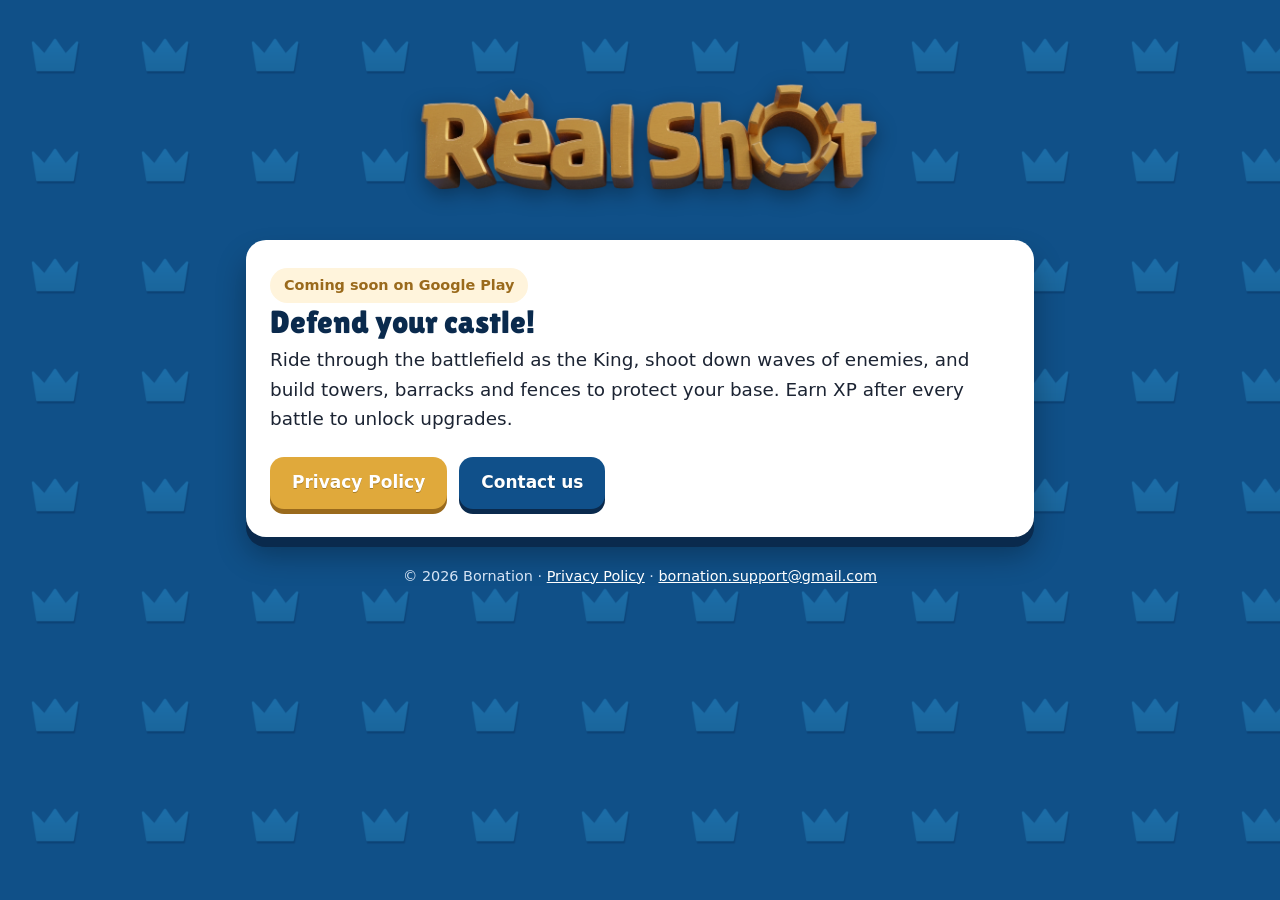
==== index.html @ 948e8259 "Real Shot website: home page, privacy policy, app-ads.txt Co-Authored-By: Claude Opus 5.5 <noreply@a" ====
<!doctype html>
<html lang="en">
<head>
  <meta charset="utf-8">
  <meta name="viewport" content="width=device-width, initial-scale=1">
  <title>Real Shot</title>
  <meta name="description" content="Real Shot: ride, shoot and build to defend your castle. A mobile game by Bornation.">
  <link rel="icon" href="images/tile.png">
  <link rel="preconnect" href="https://fonts.googleapis.com">
  <link rel="preconnect" href="https://fonts.gstatic.com" crossorigin>
  <link href="https://fonts.googleapis.com/css2?family=Lilita+One&display=swap" rel="stylesheet">
  <link rel="stylesheet" href="style.css">
</head>
<body>
  <div class="wrap">
    <img class="logo" src="images/logo.png" alt="Real Shot">

    <main class="card">
      <span class="badge">Coming soon on Google Play</span>
      <h1>Defend your castle!</h1>
      <p class="lead">Ride through the battlefield as the King, shoot down waves of enemies, and build towers,
        barracks and fences to protect your base. Earn XP after every battle to unlock upgrades.</p>

      <div class="buttons">
        <a class="button" href="privacy.html">Privacy Policy</a>
        <a class="button secondary" href="mailto:bornation.support@gmail.com">Contact us</a>
      </div>
    </main>

    <footer>
      &copy; 2026 Bornation &middot; <a href="privacy.html">Privacy Policy</a> &middot; <a href="mailto:bornation.support@gmail.com">bornation.support@gmail.com</a>
    </footer>
  </div>
</body>
</html>
---- style.css ----
:root {
  --blue: #10508a;
  --blue-dark: #0a2a4d;
  --gold: #e0a93b;
  --gold-dark: #9a6a1c;
  --card: #ffffff;
  --text: #1c2433;
  --muted: #5a6478;
  --line: #e3e8f0;
}

* { box-sizing: border-box; }

html { -webkit-text-size-adjust: 100%; }

body {
  margin: 0;
  min-height: 100vh;
  font-family: system-ui, -apple-system, "Segoe UI", Roboto, sans-serif;
  font-size: 17px;
  line-height: 1.6;
  color: var(--text);
  background: var(--blue) url("images/tile.png") repeat;
  background-size: 110px;
}

a { color: var(--blue); }

.wrap {
  max-width: 820px;
  margin: 0 auto;
  padding: 32px 16px 48px;
}

.logo {
  display: block;
  width: min(520px, 100%);
  height: auto;
  margin: 8px auto 24px;
  filter: drop-shadow(0 6px 10px rgba(0, 0, 0, 0.35));
}

.logo-small { width: min(300px, 70%); margin-bottom: 16px; }

.card {
  background: var(--card);
  border-radius: 20px;
  padding: 28px 24px;
  box-shadow: 0 10px 0 var(--blue-dark), 0 18px 30px rgba(0, 0, 0, 0.3);
}

h1, h2 { font-family: "Lilita One", system-ui, sans-serif; font-weight: 400; line-height: 1.2; }
h1 { font-size: 2rem; margin: 0 0 4px; color: var(--blue-dark); }
h2 { font-size: 1.35rem; margin: 32px 0 8px; color: var(--blue-dark); }

.lead { font-size: 1.15rem; margin: 0 0 20px; }
.muted { color: var(--muted); font-size: 0.95rem; }

.badge {
  display: inline-block;
  padding: 6px 14px;
  border-radius: 999px;
  background: #fff4dc;
  color: var(--gold-dark);
  font-weight: 700;
  font-size: 0.9rem;
}

.buttons { display: flex; flex-wrap: wrap; gap: 12px; margin-top: 24px; }

.button {
  display: inline-block;
  padding: 12px 22px;
  border-radius: 14px;
  background: var(--gold);
  color: #fff;
  font-weight: 700;
  text-decoration: none;
  box-shadow: 0 5px 0 var(--gold-dark);
  text-shadow: 0 1px 0 rgba(0, 0, 0, 0.25);
}

.button.secondary { background: var(--blue); box-shadow: 0 5px 0 var(--blue-dark); }

.button:active { transform: translateY(3px); box-shadow: 0 2px 0 var(--gold-dark); }

ul { padding-left: 1.3em; }
li { margin: 4px 0; }

table { width: 100%; border-collapse: collapse; margin: 12px 0; font-size: 0.95rem; }
th, td { text-align: left; vertical-align: top; padding: 10px 8px; border-bottom: 1px solid var(--line); }
th { color: var(--blue-dark); }
.table-scroll { overflow-x: auto; }

footer {
  margin-top: 28px;
  text-align: center;
  color: #d6e4f5;
  font-size: 0.9rem;
}
footer a { color: #fff; }

@media (max-width: 520px) {
  body { font-size: 16px; }
  .card { padding: 22px 18px; }
  h1 { font-size: 1.7rem; }
}
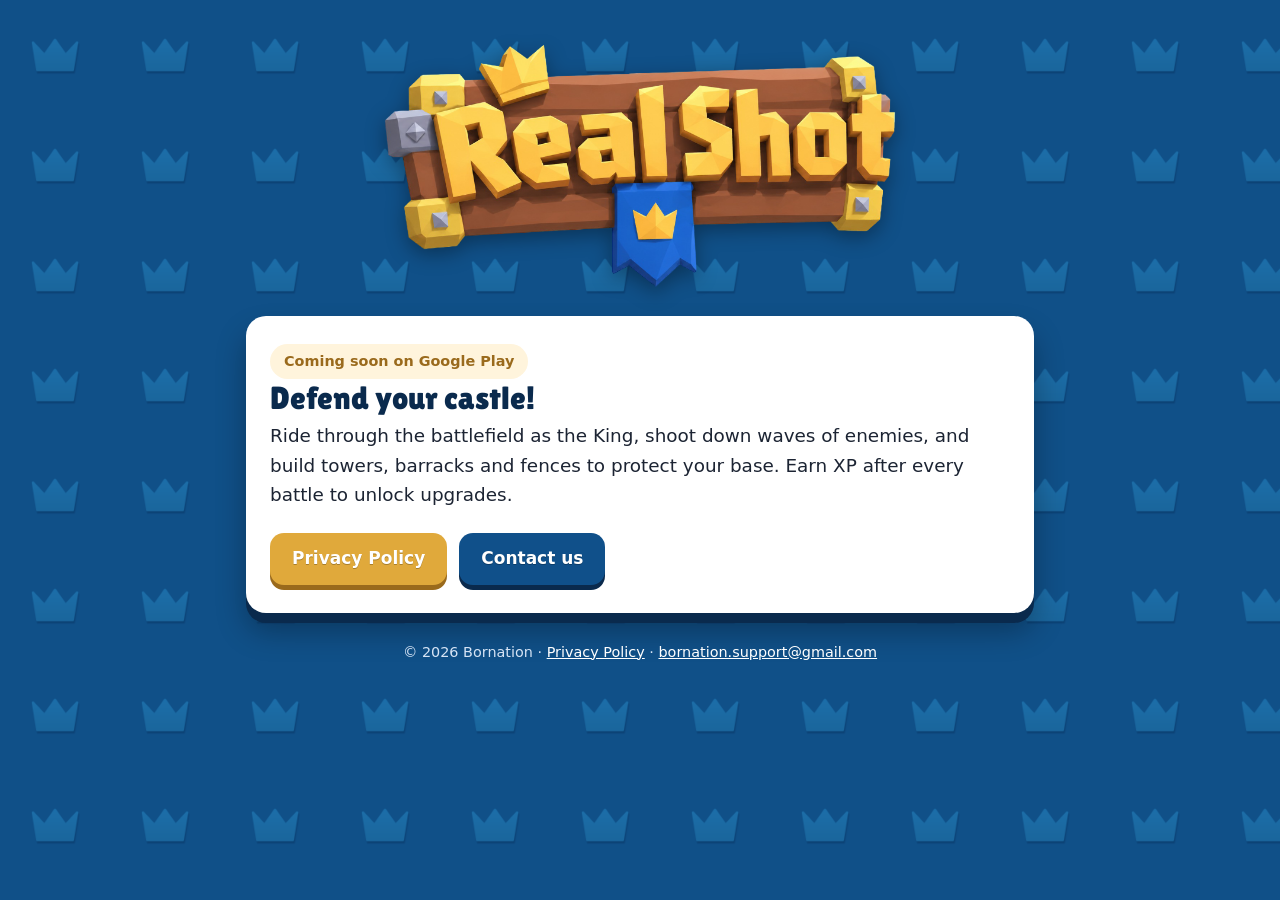
==== commit 63dfa0c6: "Force browsers to load the new logo Co-Authored-By: Claude Opus 5.5 <noreply@anthropic.com>" ====
--- a/index.html
+++ b/index.html
@@ -13,7 +13,7 @@
 </head>
 <body>
   <div class="wrap">
-    <img class="logo" src="images/logo.png" alt="Real Shot">
+    <img class="logo" src="images/logo.png?v=2" alt="Real Shot">
 
     <main class="card">
       <span class="badge">Coming soon on Google Play</span>
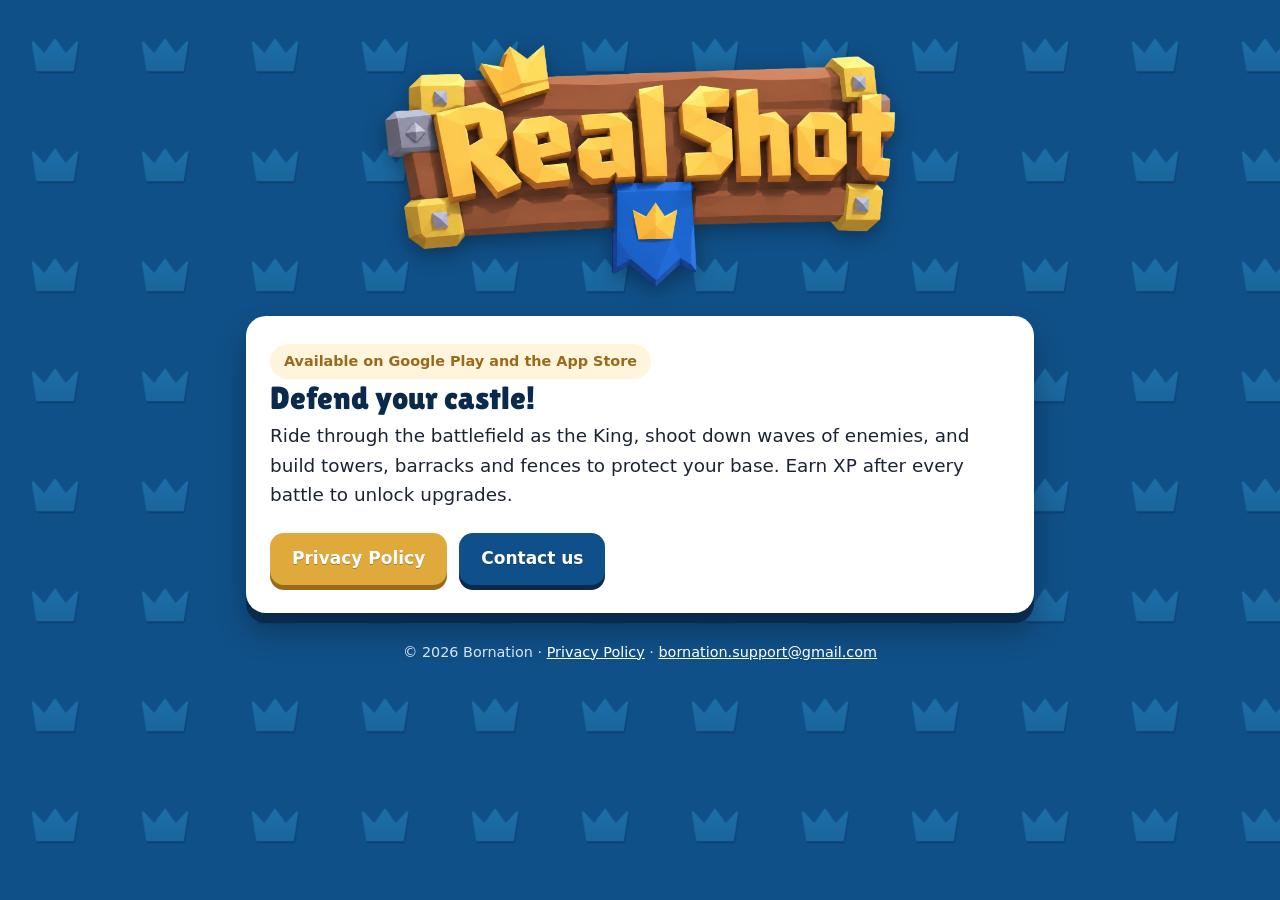
==== commit 5c7cb877: "Badge: available on Google Play and the App Store Co-Authored-By: Claude Opus 5.5 <noreply@anthropic" ====
--- a/index.html
+++ b/index.html
@@ -16,7 +16,7 @@
     <img class="logo" src="images/logo.png?v=2" alt="Real Shot">
 
     <main class="card">
-      <span class="badge">Coming soon on Google Play</span>
+      <span class="badge">Available on Google&nbsp;Play and the App&nbsp;Store</span>
       <h1>Defend your castle!</h1>
       <p class="lead">Ride through the battlefield as the King, shoot down waves of enemies, and build towers,
         barracks and fences to protect your base. Earn XP after every battle to unlock upgrades.</p>
--- a/style.css
+++ b/style.css
@@ -66,6 +66,10 @@
   font-size: 0.9rem;
 }
 
+@media (max-width: 420px) {
+  .badge { font-size: 0.8rem; padding: 6px 12px; }
+}
+
 .buttons { display: flex; flex-wrap: wrap; gap: 12px; margin-top: 24px; }
 
 .button {
@@ -98,6 +102,10 @@
   color: #d6e4f5;
   font-size: 0.9rem;
 }
+
+@media (max-width: 420px) {
+  .badge { font-size: 0.8rem; padding: 6px 12px; }
+}
 footer a { color: #fff; }
 
 @media (max-width: 520px) {
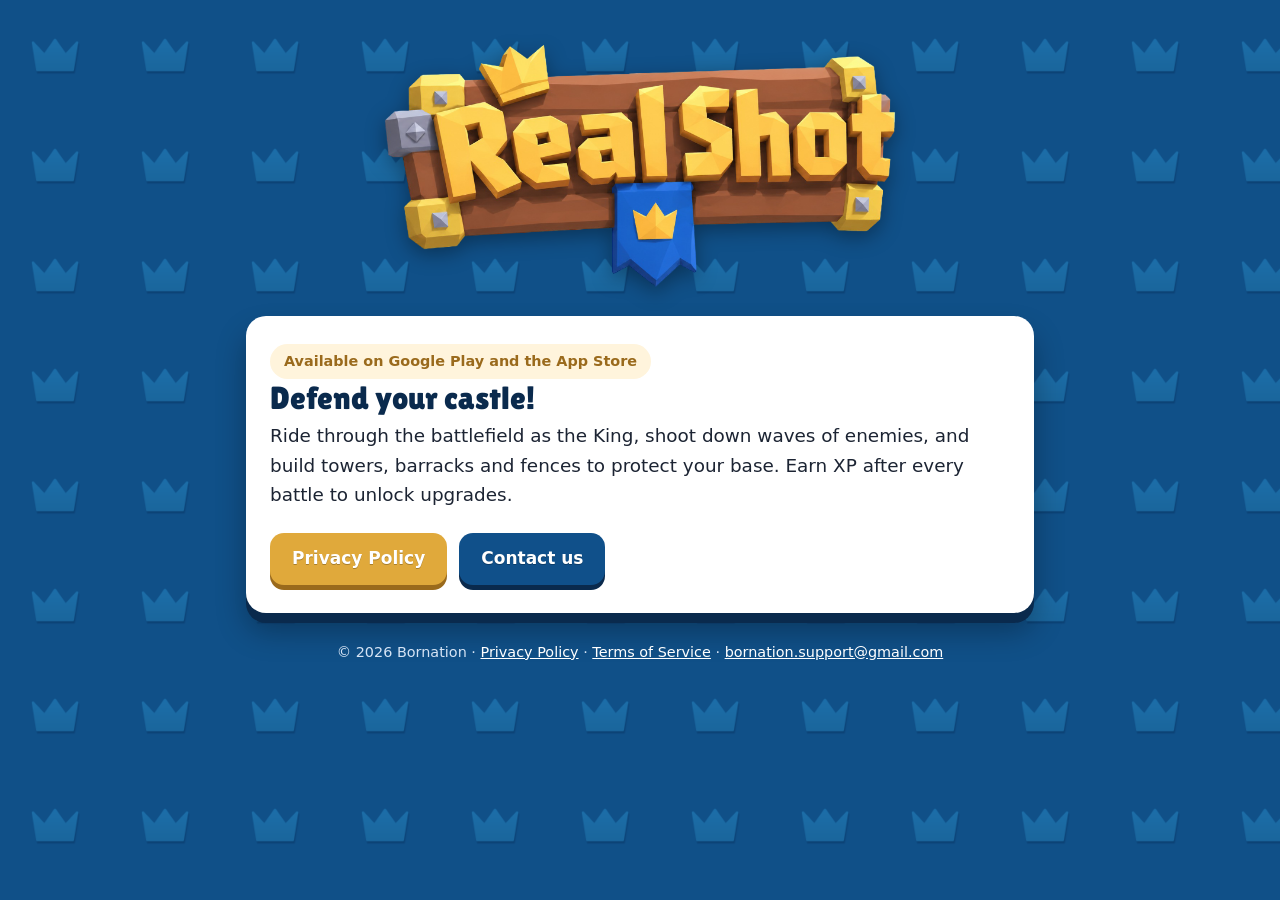
==== commit 72d49f5c: "Add Terms of Service page and footer links Co-Authored-By: Claude Opus 5.5 <noreply@anthropic.com>" ====
--- a/index.html
+++ b/index.html
@@ -28,7 +28,7 @@
     </main>
 
     <footer>
-      &copy; 2026 Bornation &middot; <a href="privacy.html">Privacy Policy</a> &middot; <a href="mailto:bornation.support@gmail.com">bornation.support@gmail.com</a>
+      &copy; 2026 Bornation &middot; <a href="privacy.html">Privacy Policy</a> &middot; <a href="terms.html">Terms of Service</a> &middot; <a href="mailto:bornation.support@gmail.com">bornation.support@gmail.com</a>
     </footer>
   </div>
 </body>
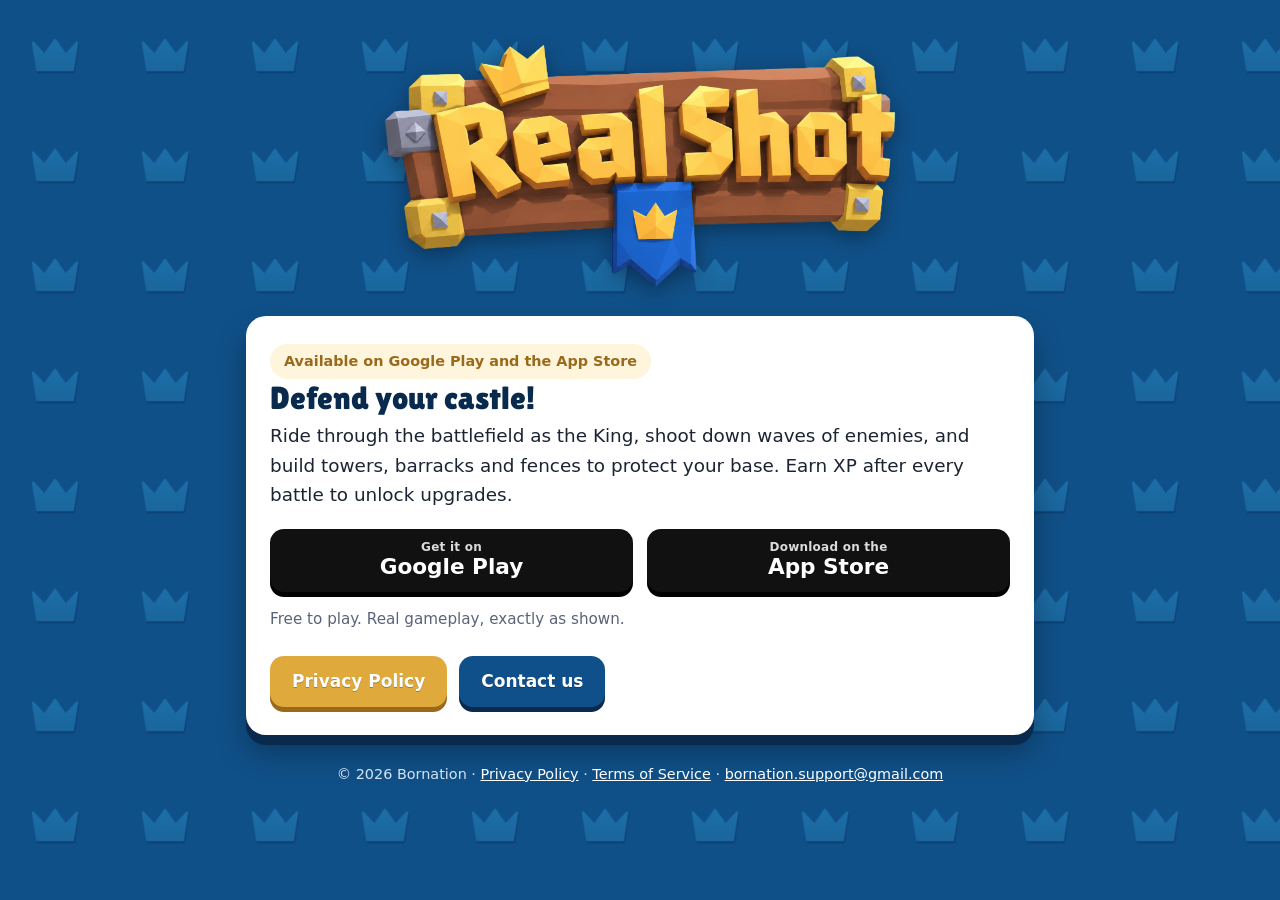
==== commit 2fe78b78: "Homepage: Google Play and App Store buttons Direct store links (the App Store button comes first on " ====
--- a/index.html
+++ b/index.html
@@ -21,6 +21,14 @@
       <p class="lead">Ride through the battlefield as the King, shoot down waves of enemies, and build towers,
         barracks and fences to protect your base. Earn XP after every battle to unlock upgrades.</p>
 
+      <div class="stores" id="stores">
+        <a class="store" id="store-play" href="https://play.google.com/store/apps/details?id=com.realshot.game">
+          <small>Get it on</small>Google Play</a>
+        <a class="store" id="store-apple" href="https://apps.apple.com/app/real-shot-not-fake/id6819035838">
+          <small>Download on the</small>App Store</a>
+      </div>
+      <p class="muted">Free to play. Real gameplay, exactly as shown.</p>
+
       <div class="buttons">
         <a class="button" href="privacy.html">Privacy Policy</a>
         <a class="button secondary" href="mailto:bornation.support@gmail.com">Contact us</a>
@@ -31,5 +39,14 @@
       &copy; 2026 Bornation &middot; <a href="privacy.html">Privacy Policy</a> &middot; <a href="terms.html">Terms of Service</a> &middot; <a href="mailto:bornation.support@gmail.com">bornation.support@gmail.com</a>
     </footer>
   </div>
+  <script>
+    // On an iPhone/iPad the App Store button comes first, on Android Google Play (the other one stays visible).
+    var ua = navigator.userAgent || "";
+    var ios = /iPhone|iPad|iPod/.test(ua) || (navigator.platform === "MacIntel" && navigator.maxTouchPoints > 1);
+    if (ios) {
+      var s = document.getElementById("stores");
+      s.insertBefore(document.getElementById("store-apple"), s.firstChild);
+    }
+  </script>
 </body>
 </html>
--- a/style.css
+++ b/style.css
@@ -70,6 +70,27 @@
   .badge { font-size: 0.8rem; padding: 6px 12px; }
 }
 
+.stores { display: flex; flex-wrap: wrap; gap: 14px; margin: 4px 0 10px; }
+
+.store {
+  flex: 1 1 220px;
+  display: block;
+  padding: 12px 20px;
+  border-radius: 14px;
+  background: #111;
+  color: #fff;
+  font-weight: 700;
+  font-size: 1.35rem;
+  line-height: 1.15;
+  text-align: center;
+  text-decoration: none;
+  box-shadow: 0 5px 0 #000;
+}
+
+.store small { display: block; font-size: 0.75rem; font-weight: 600; opacity: 0.85; letter-spacing: 0.02em; }
+
+.store:active { transform: translateY(3px); box-shadow: 0 2px 0 #000; }
+
 .buttons { display: flex; flex-wrap: wrap; gap: 12px; margin-top: 24px; }
 
 .button {
